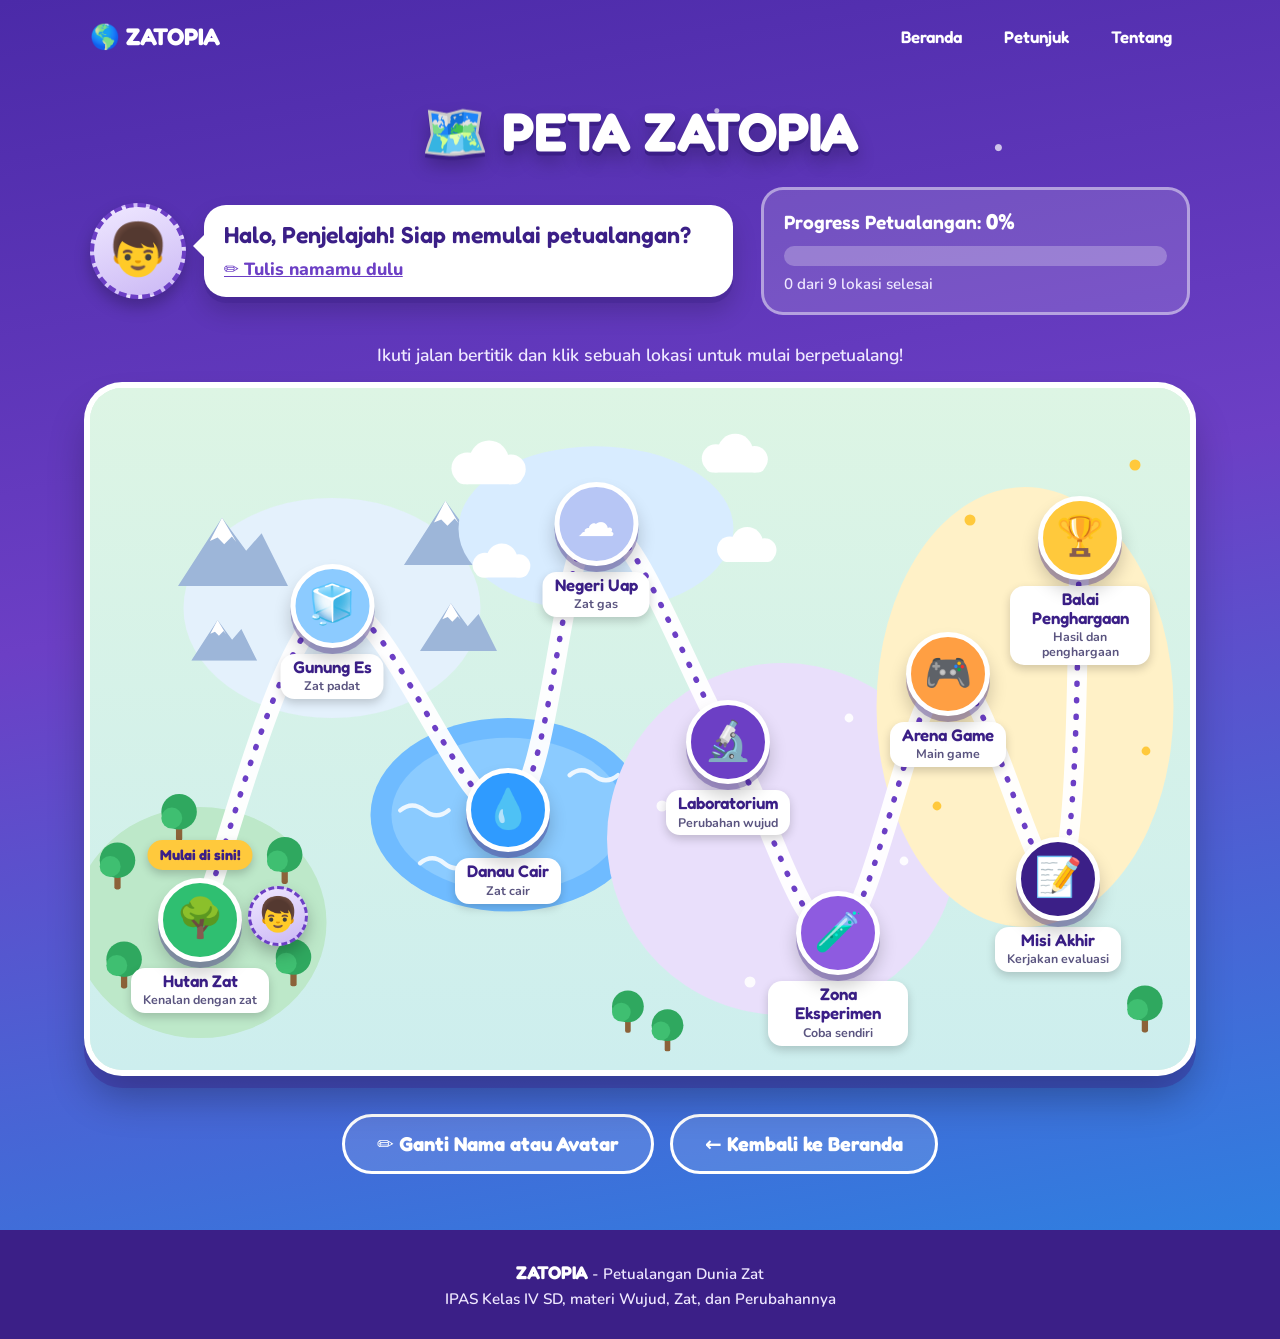
==== pages/peta.html @ 4a60c398 "Initial commit" ====
<!doctype html>
<html lang="id">
  <head>
    <meta charset="UTF-8" />
    <meta name="viewport" content="width=device-width, initial-scale=1" />
    <title>Peta ZATOPIA - Petualangan Dunia Zat</title>
    <meta
      name="description"
      content="Peta ZATOPIA: pilih lokasi petualanganmu, dari Hutan Zat sampai Balai Penghargaan."
    />

    <link
      rel="icon"
      href="data:image/svg+xml,<svg xmlns='http://www.w3.org/2000/svg' viewBox='0 0 100 100'><text y='.9em' font-size='90'>🌎</text></svg>"
    />

    <link rel="preconnect" href="https://fonts.googleapis.com" />
    <link rel="preconnect" href="https://fonts.gstatic.com" crossorigin />
    <link
      href="https://fonts.googleapis.com/css2?family=Fredoka:wght@500;600;700&family=Nunito:wght@600;700;800&display=swap"
      rel="stylesheet"
    />

    <!-- CSS umum ZATOPIA -->
    <link rel="stylesheet" href="../css/style.css" />
    <!-- CSS khusus halaman Peta -->
    <link rel="stylesheet" href="../css/peta.css" />
  </head>
  <body>
    <!-- Gambar kecil yang dipakai ulang di peta (pohon, gunung, awan). Tidak tampil sendiri. -->
    <svg
      width="0"
      height="0"
      style="position: absolute"
      aria-hidden="true"
      focusable="false"
    >
      <defs>
        <symbol id="s-pohon" viewBox="0 0 40 50">
          <rect x="17" y="32" width="6" height="16" rx="2" fill="#8C6239" />
          <circle cx="20" cy="20" r="17" fill="#2FA85F" />
          <circle cx="13" cy="26" r="10" fill="#3FBF71" />
        </symbol>
        <symbol id="s-gunung" viewBox="0 0 100 70">
          <polygon points="0,70 40,8 62,38 76,22 100,70" fill="#9DB6D9" />
          <polygon points="40,8 29,29 36,26 42,32 49,25 53,30" fill="#ffffff" />
        </symbol>
        <symbol id="s-awan" viewBox="0 0 100 50">
          <g fill="#ffffff">
            <circle cx="30" cy="30" r="16" />
            <circle cx="52" cy="22" r="20" />
            <circle cx="74" cy="31" r="15" />
            <rect x="18" y="30" width="68" height="16" rx="8" />
          </g>
        </symbol>
      </defs>
    </svg>

    <!-- ==================== NAVIGASI (sama dengan halaman lain) ==================== -->
    <header class="navbar">
      <a
        class="navbar-logo"
        href="../index.html"
        aria-label="ZATOPIA, kembali ke Beranda"
        >🌎 ZATOPIA</a
      >

      <nav aria-label="Menu utama">
        <ul class="navbar-menu">
          <li><a href="../index.html">Beranda</a></li>
          <li><a href="../index.html#petunjuk">Petunjuk</a></li>
          <!-- HAPUS data-placeholder setelah pages/tentang.html dibuat -->
          <li>
            <a href="tentang.html" data-placeholder="Tentang ZATOPIA"
              >Tentang</a
            >
          </li>
        </ul>
      </nav>
    </header>

    <main>
      <section class="hero hero-peta">
        <!-- data-avatar diisi oleh js/peta.js ("zaki" atau "zara") -->
        <div class="peta-isi" id="peta-isi" data-avatar="zaki">
          <h1 class="judul-peta">🗺️ PETA ZATOPIA</h1>

          <!-- Sapaan + progress -->
          <div class="peta-atas">
            <div class="sapaan-peta">
              <!-- Avatar siswa (gambar: assets/images/karakter/zaki.png / zara.png) -->
              <div class="sapaan-avatar" data-karakter>
                <img id="avatar-sapaan" alt="" />
                <span
                  class="emoji-karakter"
                  id="emoji-sapaan"
                  aria-hidden="true"
                  >👦</span
                >
              </div>
              <div class="sapaan-bubble">
                <p class="sapaan-teks" id="sapaan-teks">
                  Halo, Penjelajah! Siap melanjutkan petualangan?
                </p>
                <a
                  class="tautan-isi-nama"
                  id="tautan-isi-nama"
                  href="identitas.html"
                  hidden
                  >✏️ Tulis namamu dulu</a
                >
              </div>
            </div>

            <div class="progress-peta">
              <p class="progress-teks" id="progress-teks">
                Progress Petualangan: <strong id="progress-angka">0%</strong>
              </p>
              <div
                class="progress-bar"
                id="progress-bar"
                role="progressbar"
                aria-labelledby="progress-teks"
                aria-valuemin="0"
                aria-valuemax="100"
                aria-valuenow="0"
              >
                <div class="progress-isi" id="progress-isi"></div>
              </div>
              <p class="progress-info" id="progress-info">
                0 dari 9 lokasi selesai
              </p>
            </div>
          </div>

          <p class="petunjuk-peta">
            Ikuti jalan bertitik dan klik sebuah lokasi untuk mulai
            berpetualang!
          </p>

          <!-- ==================== PETA ==================== -->
          <div class="peta-bingkai" id="peta">
            <!-- Latar peta (gambar). Ada dua versi: lebar (laptop/tablet) dan tegak (HP). -->
            <div class="peta-latar" aria-hidden="true">
              <!-- VERSI LEBAR -->
              <svg
                class="peta-svg peta-svg-lebar"
                viewBox="0 0 1000 620"
                preserveAspectRatio="none"
                xmlns="http://www.w3.org/2000/svg"
                focusable="false"
              >
                <defs>
                  <linearGradient id="tanah-lebar" x1="0" y1="0" x2="0" y2="1">
                    <stop offset="0" stop-color="#DDF5E4" />
                    <stop offset="1" stop-color="#CDEEEE" />
                  </linearGradient>
                </defs>
                <rect width="1000" height="620" fill="url(#tanah-lebar)" />

                <!-- Hutan Zat -->
                <ellipse cx="100" cy="486" rx="115" ry="105" fill="#BDE8C9" />
                <use href="#s-pohon" x="6" y="410" width="38" height="48" />
                <use href="#s-pohon" x="12" y="500" width="38" height="48" />
                <use href="#s-pohon" x="158" y="405" width="38" height="48" />
                <use href="#s-pohon" x="166" y="498" width="38" height="48" />
                <use href="#s-pohon" x="62" y="366" width="38" height="48" />

                <!-- Gunung Es -->
                <ellipse cx="220" cy="200" rx="135" ry="100" fill="#E4F1FC" />
                <use href="#s-gunung" x="80" y="110" width="100" height="70" />
                <use href="#s-gunung" x="285" y="95" width="95" height="66" />
                <use href="#s-gunung" x="300" y="190" width="70" height="49" />
                <use href="#s-gunung" x="92" y="206" width="60" height="42" />

                <!-- Danau Cair -->
                <ellipse cx="380" cy="388" rx="125" ry="88" fill="#6FBBFF" />
                <ellipse cx="380" cy="388" rx="106" ry="70" fill="#8BCBFF" />
                <g
                  fill="none"
                  stroke="#ffffff"
                  stroke-width="4"
                  stroke-linecap="round"
                  opacity="0.85"
                >
                  <path d="M282 384 q11 -9 22 0 t22 0" />
                  <path d="M436 352 q11 -9 22 0 t22 0" />
                  <path d="M300 432 q11 -9 22 0 t22 0" />
                </g>

                <!-- Negeri Uap -->
                <ellipse cx="460" cy="128" rx="125" ry="75" fill="#D8ECFF" />
                <use href="#s-awan" x="316" y="46" width="90" height="45" />
                <use href="#s-awan" x="545" y="40" width="80" height="40" />
                <use href="#s-awan" x="560" y="125" width="72" height="36" />
                <use href="#s-awan" x="338" y="140" width="70" height="35" />

                <!-- Pusat sains (Laboratorium & Zona Eksperimen) -->
                <ellipse cx="630" cy="410" rx="160" ry="160" fill="#E9DFFB" />
                <g fill="#ffffff" opacity="0.9">
                  <circle cx="520" cy="380" r="5" />
                  <circle cx="740" cy="430" r="4" />
                  <circle cx="600" cy="540" r="5" />
                  <circle cx="690" cy="300" r="4" />
                </g>

                <!-- Petualangan seru (Game, Misi Akhir, Balai Penghargaan) -->
                <ellipse cx="850" cy="290" rx="135" ry="200" fill="#FFF1C7" />
                <g fill="#FFC93C">
                  <circle cx="800" cy="120" r="5" />
                  <circle cx="960" cy="330" r="4" />
                  <circle cx="770" cy="380" r="4" />
                  <circle cx="950" cy="70" r="5" />
                </g>

                <!-- Pohon pelengkap -->
                <use href="#s-pohon" x="472" y="545" width="34" height="43" />
                <use href="#s-pohon" x="508" y="562" width="34" height="43" />
                <use href="#s-pohon" x="940" y="540" width="38" height="48" />

                <!-- Jalur perjalanan: jalan putih + titik ungu -->
                <path
                  d="M100 484 C120 436 173 215 220 198 C267 182 340 397 380 384 C420 372 427 134 460 124 C493 114 543 260 580 322 C617 384 647 506 680 496 C713 486 747 269 780 260 C813 252 860 467 880 446 C900 426 897 188 900 136"
                  fill="none"
                  stroke="#ffffff"
                  stroke-width="18"
                  stroke-linecap="round"
                  stroke-linejoin="round"
                  opacity="0.95"
                />
                <path
                  d="M100 484 C120 436 173 215 220 198 C267 182 340 397 380 384 C420 372 427 134 460 124 C493 114 543 260 580 322 C617 384 647 506 680 496 C713 486 747 269 780 260 C813 252 860 467 880 446 C900 426 897 188 900 136"
                  fill="none"
                  stroke="#6C3FC5"
                  stroke-width="5"
                  stroke-linecap="round"
                  stroke-dasharray="1 14"
                />
              </svg>

              <!-- VERSI TEGAK (HP) -->
              <svg
                class="peta-svg peta-svg-tegak"
                viewBox="0 0 400 1100"
                preserveAspectRatio="none"
                xmlns="http://www.w3.org/2000/svg"
                focusable="false"
              >
                <defs>
                  <linearGradient id="tanah-tegak" x1="0" y1="0" x2="0" y2="1">
                    <stop offset="0" stop-color="#DDF5E4" />
                    <stop offset="1" stop-color="#CDEEEE" />
                  </linearGradient>
                </defs>
                <rect width="400" height="1100" fill="url(#tanah-tegak)" />

                <!-- Hutan Zat -->
                <ellipse cx="110" cy="95" rx="125" ry="80" fill="#BDE8C9" />
                <use href="#s-pohon" x="8" y="36" width="34" height="43" />
                <use href="#s-pohon" x="14" y="112" width="34" height="43" />
                <use href="#s-pohon" x="184" y="48" width="34" height="43" />
                <use href="#s-pohon" x="196" y="112" width="34" height="43" />

                <!-- Gunung Es -->
                <ellipse cx="290" cy="205" rx="118" ry="78" fill="#E4F1FC" />
                <use href="#s-gunung" x="332" y="132" width="58" height="41" />
                <use href="#s-gunung" x="204" y="214" width="62" height="44" />

                <!-- Danau Cair -->
                <ellipse cx="108" cy="318" rx="100" ry="62" fill="#6FBBFF" />
                <ellipse cx="108" cy="318" rx="84" ry="48" fill="#8BCBFF" />
                <g
                  fill="none"
                  stroke="#ffffff"
                  stroke-width="4"
                  stroke-linecap="round"
                  opacity="0.85"
                >
                  <path d="M34 316 q10 -8 20 0 t20 0" />
                  <path d="M150 336 q10 -8 20 0 t20 0" />
                </g>

                <!-- Negeri Uap -->
                <ellipse cx="292" cy="430" rx="108" ry="66" fill="#D8ECFF" />
                <use href="#s-awan" x="196" y="372" width="62" height="31" />
                <use href="#s-awan" x="338" y="384" width="54" height="27" />
                <use href="#s-awan" x="330" y="470" width="56" height="28" />
                <use href="#s-awan" x="196" y="456" width="50" height="25" />

                <!-- Pusat sains -->
                <ellipse cx="200" cy="596" rx="190" ry="122" fill="#E9DFFB" />
                <g fill="#ffffff" opacity="0.9">
                  <circle cx="40" cy="600" r="4" />
                  <circle cx="360" cy="560" r="4" />
                  <circle cx="190" cy="700" r="4" />
                  <circle cx="230" cy="520" r="4" />
                </g>

                <!-- Petualangan seru -->
                <ellipse cx="200" cy="885" rx="190" ry="170" fill="#FFF1C7" />
                <g fill="#FFC93C">
                  <circle cx="30" cy="820" r="4" />
                  <circle cx="370" cy="960" r="4" />
                  <circle cx="210" cy="800" r="4" />
                  <circle cx="220" cy="1040" r="4" />
                </g>

                <!-- Pohon pelengkap -->
                <use href="#s-pohon" x="340" y="770" width="34" height="43" />
                <use href="#s-pohon" x="14" y="1030" width="34" height="43" />

                <!-- Jalur perjalanan -->
                <path
                  d="M108 88 C139 106 292 160 292 195 C292 231 108 267 108 302 C108 338 292 374 292 410 C292 446 108 481 108 517 C108 553 292 588 292 624 C292 660 108 696 108 732 C108 767 292 803 292 839 C292 874 139 928 108 946"
                  fill="none"
                  stroke="#ffffff"
                  stroke-width="16"
                  stroke-linecap="round"
                  stroke-linejoin="round"
                  opacity="0.95"
                />
                <path
                  d="M108 88 C139 106 292 160 292 195 C292 231 108 267 108 302 C108 338 292 374 292 410 C292 446 108 481 108 517 C108 553 292 588 292 624 C292 660 108 696 108 732 C108 767 292 803 292 839 C292 874 139 928 108 946"
                  fill="none"
                  stroke="#6C3FC5"
                  stroke-width="5"
                  stroke-linecap="round"
                  stroke-dasharray="1 14"
                />
              </svg>
            </div>

            <!--
            LOKASI PETA (9 lokasi, berurutan dari awal sampai akhir)
            - href       : nama file halaman tujuan (akan kita buat di halaman berikutnya)
            - data-id    : kode lokasi untuk progress (jangan diubah)
            - --x, --y   : posisi di layar laptop/tablet
            - --mx, --my : posisi di layar HP
            Link ke halaman yang belum ada aman: js/peta.js menampilkan pesan, bukan halaman error.
          -->

            <a
              class="lokasi lokasi-hutan"
              href="hutan-zat.html"
              data-id="hutan-zat"
              data-nama="Hutan Zat"
              style="--x: 10%; --y: 78%; --mx: 27%; --my: 8%"
            >
              <span class="lokasi-ikon"
                ><span aria-hidden="true">🌳</span
                ><span class="lokasi-selesai" aria-hidden="true">✓</span></span
              >
              <span class="lokasi-label"
                >Hutan Zat<small>Kenalan dengan zat</small></span
              >
            </a>

            <a
              class="lokasi lokasi-gunung"
              href="dunia-padat.html"
              data-id="gunung-es"
              data-nama="Gunung Es"
              style="--x: 22%; --y: 32%; --mx: 73%; --my: 17.75%"
            >
              <span class="lokasi-ikon"
                ><span aria-hidden="true">🧊</span
                ><span class="lokasi-selesai" aria-hidden="true">✓</span></span
              >
              <span class="lokasi-label"
                >Gunung Es<small>Zat padat</small></span
              >
            </a>

            <a
              class="lokasi lokasi-danau"
              href="dunia-cair.html"
              data-id="danau-cair"
              data-nama="Danau Cair"
              style="--x: 38%; --y: 62%; --mx: 27%; --my: 27.5%"
            >
              <span class="lokasi-ikon"
                ><span aria-hidden="true">💧</span
                ><span class="lokasi-selesai" aria-hidden="true">✓</span></span
              >
              <span class="lokasi-label"
                >Danau Cair<small>Zat cair</small></span
              >
            </a>

            <a
              class="lokasi lokasi-uap"
              href="dunia-gas.html"
              data-id="negeri-uap"
              data-nama="Negeri Uap"
              style="--x: 46%; --y: 20%; --mx: 73%; --my: 37.25%"
            >
              <span class="lokasi-ikon"
                ><span aria-hidden="true">☁️</span
                ><span class="lokasi-selesai" aria-hidden="true">✓</span></span
              >
              <span class="lokasi-label">Negeri Uap<small>Zat gas</small></span>
            </a>

            <a
              class="lokasi lokasi-lab"
              href="laboratorium.html"
              data-id="laboratorium"
              data-nama="Laboratorium"
              style="--x: 58%; --y: 52%; --mx: 27%; --my: 47%"
            >
              <span class="lokasi-ikon"
                ><span aria-hidden="true">🔬</span
                ><span class="lokasi-selesai" aria-hidden="true">✓</span></span
              >
              <span class="lokasi-label"
                >Laboratorium<small>Perubahan wujud</small></span
              >
            </a>

            <a
              class="lokasi lokasi-eksperimen"
              href="eksperimen.html"
              data-id="zona-eksperimen"
              data-nama="Zona Eksperimen"
              style="--x: 68%; --y: 80%; --mx: 73%; --my: 56.75%"
            >
              <span class="lokasi-ikon"
                ><span aria-hidden="true">🧪</span
                ><span class="lokasi-selesai" aria-hidden="true">✓</span></span
              >
              <span class="lokasi-label"
                >Zona Eksperimen<small>Coba sendiri</small></span
              >
            </a>

            <a
              class="lokasi lokasi-game"
              href="game.html"
              data-id="arena-game"
              data-nama="Arena Game"
              style="--x: 78%; --y: 42%; --mx: 27%; --my: 66.5%"
            >
              <span class="lokasi-ikon"
                ><span aria-hidden="true">🎮</span
                ><span class="lokasi-selesai" aria-hidden="true">✓</span></span
              >
              <span class="lokasi-label"
                >Arena Game<small>Main game</small></span
              >
            </a>

            <a
              class="lokasi lokasi-misi"
              href="evaluasi.html"
              data-id="misi-akhir"
              data-nama="Misi Akhir"
              style="--x: 88%; --y: 72%; --mx: 73%; --my: 76.25%"
            >
              <span class="lokasi-ikon"
                ><span aria-hidden="true">📝</span
                ><span class="lokasi-selesai" aria-hidden="true">✓</span></span
              >
              <span class="lokasi-label"
                >Misi Akhir<small>Kerjakan evaluasi</small></span
              >
            </a>

            <a
              class="lokasi lokasi-balai"
              href="hasil.html"
              data-id="balai-penghargaan"
              data-nama="Balai Penghargaan"
              style="--x: 90%; --y: 22%; --mx: 27%; --my: 86%"
            >
              <span class="lokasi-ikon"
                ><span aria-hidden="true">🏆</span
                ><span class="lokasi-selesai" aria-hidden="true">✓</span></span
              >
              <span class="lokasi-label"
                >Balai Penghargaan<small>Hasil dan penghargaan</small></span
              >
            </a>

            <!-- Penanda posisi siswa di peta. Dipindahkan oleh js/peta.js ke lokasi berikutnya. -->
            <span
              class="pion"
              id="pion"
              data-karakter
              aria-hidden="true"
              hidden
            >
              <img id="avatar-pion" alt="" />
              <span class="emoji-karakter" id="emoji-pion">👦</span>
            </span>
          </div>

          <!-- Tombol di bawah peta -->
          <div class="aksi-bawah aksi-peta">
            <a class="tombol tombol-kedua" href="identitas.html"
              >✏️ Ganti Nama atau Avatar</a
            >
            <a class="tombol tombol-kedua" href="../index.html"
              >← Kembali ke Beranda</a
            >
          </div>
        </div>
      </section>
    </main>

    <!-- ==================== FOOTER ==================== -->
    <footer class="footer">
      <p><strong>ZATOPIA</strong> - Petualangan Dunia Zat</p>
      <p>IPAS Kelas IV SD, materi Wujud, Zat, dan Perubahannya</p>
    </footer>

    <!-- Pesan singkat untuk lokasi/halaman yang belum dibuat -->
    <div id="toast" class="toast" role="status" aria-live="polite"></div>

    <!-- JavaScript (urutan penting: main.js dan storage.js dulu, peta.js terakhir) -->
    <script src="../js/main.js"></script>
    <script src="../js/storage.js"></script>
    <script src="../js/peta.js"></script>
  </body>
</html>
---- css/style.css ----
/* =====================================================
   ZATOPIA - Petualangan Dunia Zat
   File: css/style.css
   Dipakai oleh SEMUA halaman. Ubah warna di bagian :root
   agar berubah di seluruh website.
   ===================================================== */

/* ---------- 1. VARIABEL (warna, font, ukuran) ---------- */
:root {
  /* Ungu = identitas ZATOPIA */
  --ungu: #6c3fc5;
  --ungu-tua: #3b1f87;
  --ungu-muda: #efe8ff;

  /* Biru = air / cair */
  --biru: #2f9bff;
  --biru-muda: #ddf0ff;

  /* Hijau = eksplorasi */
  --hijau: #2fbf71;

  /* Kuning = energi / panas */
  --kuning: #ffc93c;
  --kuning-tua: #e0a100;

  /* Putih = area konten */
  --putih: #ffffff;
  --teks: #2b2350;
  --teks-lembut: #5b5580;

  /* Font: Fredoka untuk judul, Nunito untuk isi. Ada font cadangan bila offline */
  --font-judul: "Fredoka", "Trebuchet MS", "Segoe UI", system-ui, sans-serif;
  --font-isi: "Nunito", "Segoe UI", system-ui, sans-serif;

  --radius: 24px;
}

/* ---------- 2. RESET & DASAR ---------- */
*,
*::before,
*::after {
  box-sizing: border-box;
}

html {
  scroll-behavior: smooth;
}

body {
  margin: 0;
  font-family: var(--font-isi);
  font-weight: 600;
  font-size: 1.1rem;
  line-height: 1.6;
  color: var(--teks);
  background: var(--putih);
}

h1,
h2,
h3 {
  font-family: var(--font-judul);
  line-height: 1.15;
  margin: 0;
}

p {
  margin: 0;
}

ul,
ol {
  margin: 0;
  padding: 0;
  list-style: none;
}

/* Fokus keyboard yang jelas */
a:focus-visible {
  outline: 4px solid var(--kuning);
  outline-offset: 3px;
}

/* ---------- 3. TOMBOL (dipakai semua halaman) ---------- */
.tombol {
  display: inline-flex;
  align-items: center;
  justify-content: center;
  gap: 10px;
  min-height: 60px;
  padding: 0 32px;
  border: 0; /* agar class ini rapi juga di elemen <button> */
  border-radius: 999px;
  font-family: var(--font-judul);
  font-weight: 700;
  font-size: 1.25rem;
  text-decoration: none;
  text-align: center;
  cursor: pointer;
  transition:
    transform 0.15s ease,
    box-shadow 0.15s ease,
    background 0.15s ease,
    color 0.15s ease;
}

/* Tombol utama: kuning, timbul seperti tombol game */
.tombol-utama {
  background: var(--kuning);
  color: var(--ungu-tua);
  box-shadow:
    0 6px 0 var(--kuning-tua),
    0 14px 22px rgba(0, 0, 0, 0.22);
}
.tombol-utama:hover {
  transform: translateY(-3px);
  box-shadow:
    0 9px 0 var(--kuning-tua),
    0 18px 26px rgba(0, 0, 0, 0.25);
}
.tombol-utama:active {
  transform: translateY(4px);
  box-shadow:
    0 2px 0 var(--kuning-tua),
    0 6px 10px rgba(0, 0, 0, 0.2);
}

/* Tombol kedua: garis putih, transparan */
.tombol-kedua {
  color: var(--putih);
  background: rgba(255, 255, 255, 0.12);
  border: 3px solid var(--putih);
}
.tombol-kedua:hover {
  transform: translateY(-3px);
  background: var(--putih);
  color: var(--ungu);
}
.tombol-kedua:active {
  transform: translateY(2px);
}

/* ---------- 4. NAVIGASI ---------- */
.navbar {
  position: absolute;
  top: 0;
  left: 0;
  right: 0;
  z-index: 10;
  display: flex;
  align-items: center;
  justify-content: space-between;
  flex-wrap: wrap;
  gap: 8px 16px;
  max-width: 1140px;
  margin: 0 auto;
  padding: 16px 20px;
}

.navbar-logo {
  font-family: var(--font-judul);
  font-weight: 700;
  font-size: 1.5rem;
  color: var(--putih);
  text-decoration: none;
}

.navbar-menu {
  display: flex;
  gap: 6px;
}

.navbar-menu a {
  display: inline-block;
  padding: 8px 18px;
  border-radius: 999px;
  color: var(--putih);
  font-family: var(--font-judul);
  font-weight: 600;
  font-size: 1.05rem;
  text-decoration: none;
  transition:
    background 0.15s ease,
    color 0.15s ease;
}
.navbar-menu a:hover {
  background: rgba(255, 255, 255, 0.22);
}
/* Menu halaman yang sedang dibuka */
.navbar-menu a.aktif {
  background: var(--putih);
  color: var(--ungu);
}

/* ---------- 5. HERO (bagian pembuka) ---------- */
.hero {
  position: relative;
  overflow: hidden;
  padding: 110px 20px 100px;
  color: var(--putih);
  /* Bintang kecil + langit ungu ke biru */
  background:
    radial-gradient(
      circle at 12% 22%,
      rgba(255, 255, 255, 0.85) 0 2px,
      transparent 3px
    ),
    radial-gradient(
      circle at 78% 12%,
      rgba(255, 255, 255, 0.7) 0 3px,
      transparent 4px
    ),
    radial-gradient(
      circle at 92% 62%,
      rgba(255, 255, 255, 0.7) 0 2px,
      transparent 3px
    ),
    radial-gradient(
      circle at 32% 82%,
      rgba(255, 255, 255, 0.6) 0 2px,
      transparent 3px
    ),
    radial-gradient(
      circle at 56% 9%,
      rgba(255, 255, 255, 0.6) 0 2px,
      transparent 3px
    ),
    linear-gradient(170deg, #4b2aa8 0%, var(--ungu) 45%, #2f7fe0 100%);
}

.hero-isi {
  display: grid;
  grid-template-columns: 1fr;
  gap: 40px;
  align-items: center;
  max-width: 1140px;
  margin: 0 auto;
}

/* Logo besar bergaya kartun (bayangan tebal ungu tua) */
.logo-besar {
  font-size: clamp(2.8rem, 9vw, 5rem);
  font-weight: 700;
  letter-spacing: 0.02em;
  color: var(--putih);
  text-shadow:
    0 5px 0 var(--ungu-tua),
    0 12px 20px rgba(0, 0, 0, 0.25);
}

.subjudul {
  display: inline-block;
  margin-top: 14px;
  padding: 6px 18px;
  border-radius: 999px;
  background: var(--kuning);
  color: var(--ungu-tua);
  font-family: var(--font-judul);
  font-weight: 600;
  font-size: 1rem;
  letter-spacing: 0.08em;
}

.salam {
  margin-top: 28px;
  font-size: clamp(1.7rem, 4.5vw, 2.4rem);
  font-weight: 600;
}

.pengantar {
  margin-top: 12px;
  max-width: 34ch;
  font-size: 1.25rem;
  color: var(--ungu-muda);
}

.tombol-grup {
  display: flex;
  flex-wrap: wrap;
  gap: 18px;
  margin-top: 32px;
}

/* Gelombang di bawah hero */
.gelombang {
  position: absolute;
  left: 0;
  bottom: -1px;
  width: 100%;
  height: 60px;
  display: block;
}

/* ---------- 6. ILUSTRASI DUNIA ZATOPIA ---------- */
.ilustrasi {
  position: relative;
  width: 100%;
  max-width: 500px;
  aspect-ratio: 1 / 1;
  margin: 0 auto;
}

.dunia {
  width: 100%;
  height: 100%;
  display: block;
}

/* Kartu zat melayang */
.kartu-zat {
  position: absolute;
  display: flex;
  align-items: center;
  gap: 8px;
  padding: 8px 16px;
  border-radius: 18px;
  background: var(--putih);
  color: var(--teks);
  font-family: var(--font-judul);
  font-weight: 600;
  font-size: 1.15rem;
  border-bottom: 5px solid var(--biru);
  box-shadow: 0 8px 18px rgba(0, 0, 0, 0.2);
  animation: mengambang 4s ease-in-out infinite;
}
.kartu-zat span {
  font-size: 1.5rem;
}
.kartu-gas {
  top: 2%;
  right: 4%;
  border-bottom-color: #8fb1e6;
  animation-delay: 0s;
}
.kartu-padat {
  top: 26%;
  left: -2%;
  border-bottom-color: #b98555;
  animation-delay: -1.3s;
}
.kartu-cair {
  top: 40%;
  right: -2%;
  border-bottom-color: var(--biru);
  animation-delay: -2.6s;
}

/* Karakter Zaki & Zara */
.karakter {
  position: absolute;
  bottom: -4%;
  width: 25%;
  margin: 0;
  text-align: center;
  animation: mengambang 5s ease-in-out infinite;
}
.karakter-zaki {
  left: 2%;
}
.karakter-zara {
  right: 2%;
  animation-delay: -2.2s;
}

/* Gambar asli disembunyikan sampai file-nya ada (diatur oleh js/main.js) */
.karakter img {
  display: none;
  width: 100%;
  height: auto;
}
.karakter.ada-gambar img {
  display: block;
}
.karakter.ada-gambar .karakter-placeholder {
  display: none;
}

/* Placeholder: lingkaran dengan emoji, garis putus-putus menandakan sementara */
.karakter-placeholder {
  display: grid;
  place-items: center;
  width: 100%;
  aspect-ratio: 1 / 1;
  border-radius: 50%;
  background: linear-gradient(160deg, var(--ungu-muda), #cbb8f5);
  border: 4px dashed var(--ungu);
  box-shadow: 0 10px 20px rgba(0, 0, 0, 0.25);
}
.karakter-zara .karakter-placeholder {
  background: linear-gradient(160deg, var(--biru-muda), #a9d8ff);
  border-color: var(--biru);
}
.karakter-emoji {
  font-size: clamp(2.2rem, 9vw, 4rem);
  line-height: 1;
}

/* Label nama karakter */
.karakter figcaption {
  display: inline-block;
  margin-top: 6px;
  padding: 2px 14px;
  border-radius: 999px;
  background: var(--putih);
  color: var(--ungu-tua);
  font-family: var(--font-judul);
  font-weight: 700;
  font-size: 1rem;
  line-height: 1.3;
  box-shadow: 0 4px 10px rgba(0, 0, 0, 0.2);
}
.karakter figcaption small {
  display: block;
  font-family: var(--font-isi);
  font-weight: 600;
  font-size: 0.65rem;
  color: var(--teks-lembut);
}
/* Kalau gambar asli sudah ada, teks "gambar sementara" disembunyikan */
.karakter.ada-gambar figcaption small {
  display: none;
}

/* Animasi ringan: naik turun pelan */
@keyframes mengambang {
  0%,
  100% {
    transform: translateY(0);
  }
  50% {
    transform: translateY(-8px);
  }
}

/* ---------- 7. PETUNJUK ---------- */
.petunjuk {
  max-width: 1140px;
  margin: 0 auto;
  padding: 50px 20px 70px;
  text-align: center;
  scroll-margin-top: 10px;
}

.petunjuk h2 {
  font-size: clamp(1.8rem, 4.5vw, 2.4rem);
  color: var(--ungu);
}

.petunjuk-intro {
  margin-top: 10px;
  color: var(--teks-lembut);
}

.langkah-daftar {
  display: grid;
  grid-template-columns: repeat(auto-fit, minmax(230px, 1fr));
  gap: 22px;
  margin-top: 36px;
  text-align: left;
}

.langkah {
  padding: 26px 22px;
  border-radius: var(--radius);
  background: var(--putih);
  border: 3px solid var(--ungu-muda);
  box-shadow: 0 6px 0 var(--ungu-muda);
}

.nomor {
  display: grid;
  place-items: center;
  width: 46px;
  height: 46px;
  margin-bottom: 14px;
  border-radius: 50%;
  color: var(--putih);
  font-family: var(--font-judul);
  font-weight: 700;
  font-size: 1.4rem;
}
.langkah-1 .nomor {
  background: var(--ungu);
}
.langkah-2 .nomor {
  background: var(--hijau);
}
.langkah-3 .nomor {
  background: var(--biru);
}
.langkah-4 .nomor {
  background: var(--kuning-tua);
}

.langkah h3 {
  font-size: 1.3rem;
  color: var(--ungu-tua);
}
.langkah p {
  margin-top: 6px;
  color: var(--teks-lembut);
  font-size: 1.02rem;
}

.petunjuk-aksi {
  margin-top: 40px;
}
/* Di area putih, bayangan tombol dibuat lebih ringan */
.petunjuk-aksi .tombol-utama {
  box-shadow:
    0 6px 0 var(--kuning-tua),
    0 10px 16px rgba(60, 30, 130, 0.18);
}

/* ---------- 8. FOOTER ---------- */
.footer {
  padding: 28px 20px;
  background: var(--ungu-tua);
  color: var(--ungu-muda);
  text-align: center;
  font-size: 0.95rem;
}
.footer strong {
  font-family: var(--font-judul);
  font-size: 1.15rem;
  color: var(--putih);
}

/* ---------- 9. PESAN SINGKAT (toast) ---------- */
.toast {
  position: fixed;
  left: 50%;
  bottom: 24px;
  z-index: 50;
  max-width: calc(100% - 32px);
  padding: 14px 24px;
  border-radius: 16px;
  background: var(--ungu-tua);
  color: var(--putih);
  font-weight: 700;
  text-align: center;
  box-shadow: 0 10px 24px rgba(0, 0, 0, 0.3);
  opacity: 0;
  visibility: hidden;
  transform: translate(-50%, 12px);
  transition:
    opacity 0.25s ease,
    transform 0.25s ease,
    visibility 0.25s;
}
.toast.tampil {
  opacity: 1;
  visibility: visible;
  transform: translate(-50%, 0);
}

/* ---------- 10. RESPONSIVE ---------- */

/* Laptop & tablet landscape: teks di kiri, ilustrasi di kanan */
@media (min-width: 900px) {
  .hero {
    min-height: 92vh;
    display: flex;
    align-items: center;
  }
  .hero-isi {
    grid-template-columns: 1.05fr 0.95fr;
    width: 100%;
  }
}

/* Tablet & HP: teks di tengah */
@media (max-width: 899px) {
  .hero-teks {
    text-align: center;
  }
  .pengantar {
    margin-left: auto;
    margin-right: auto;
  }
  .tombol-grup {
    justify-content: center;
  }
}

/* HP */
@media (max-width: 560px) {
  .navbar {
    justify-content: center;
  }
  .navbar-menu a {
    padding: 6px 14px;
    font-size: 1rem;
  }
  .hero {
    padding-top: 130px;
  }
  .tombol {
    width: 100%;
    font-size: 1.15rem;
    padding: 0 20px;
  }
  .kartu-zat {
    font-size: 1rem;
    padding: 6px 12px;
  }
  .kartu-padat {
    left: 0;
    top: 24%;
  }
  .kartu-cair {
    right: 0;
    top: 38%;
  }
}

/* Hormati pengguna yang tidak nyaman dengan animasi */
@media (prefers-reduced-motion: reduce) {
  html {
    scroll-behavior: auto;
  }
  .kartu-zat,
  .karakter {
    animation: none;
  }
  .tombol,
  .toast {
    transition: none;
  }
}
---- css/peta.css ----
/* =====================================================
   ZATOPIA - Petualangan Dunia Zat
   File: css/peta.css
   Tampilan khusus Halaman 3 (Peta ZATOPIA).
   Warna, font, tombol, navigasi, dan footer memakai
   css/style.css (dimuat lebih dulu di peta.html).
   ===================================================== */

/* Elemen dengan atribut hidden harus benar-benar hilang */
[hidden] {
  display: none !important;
}

/* ---------- 1. LATAR HALAMAN ---------- */
/* Memakai latar .hero dari Beranda, disesuaikan untuk halaman peta */
.hero.hero-peta {
  min-height: 0;
  display: block;
  padding: 100px 20px 56px;
}

.peta-isi {
  max-width: 1100px;
  margin: 0 auto;
  /* Warna avatar: ungu untuk Zaki (berubah biru untuk Zara, lihat di bawah) */
  --avatar-terang: var(--ungu-muda);
  --avatar-gelap: #cbb8f5;
  --avatar-garis: var(--ungu);
}
.peta-isi[data-avatar="zara"] {
  --avatar-terang: var(--biru-muda);
  --avatar-gelap: #a9d8ff;
  --avatar-garis: var(--biru);
}

.judul-peta {
  text-align: center;
  font-size: clamp(2rem, 6.5vw, 3.4rem);
  font-weight: 700;
  color: var(--putih);
  text-shadow:
    0 4px 0 var(--ungu-tua),
    0 10px 18px rgba(0, 0, 0, 0.25);
}

/* ---------- 2. SAPAAN & PROGRESS ---------- */
.peta-atas {
  display: grid;
  grid-template-columns: 1fr;
  gap: 16px;
  margin-top: 24px;
}

.sapaan-peta {
  display: flex;
  align-items: center;
  gap: 18px;
}

/* Avatar siswa */
.sapaan-avatar,
.pion {
  display: grid;
  place-items: center;
  border-radius: 50%;
  background: linear-gradient(
    160deg,
    var(--avatar-terang),
    var(--avatar-gelap)
  );
  border: 4px dashed var(--avatar-garis);
  box-shadow: 0 8px 16px rgba(0, 0, 0, 0.25);
}
.sapaan-avatar {
  flex: none;
  width: clamp(72px, 12vw, 96px);
  aspect-ratio: 1 / 1;
  font-size: clamp(2.2rem, 6vw, 3.2rem);
  line-height: 1;
}

/* Gambar asli disembunyikan sampai file-nya ada (diatur oleh js/main.js) */
[data-karakter] img {
  display: none;
  width: 100%;
  height: 100%;
  object-fit: contain;
}
[data-karakter].ada-gambar img {
  display: block;
}
[data-karakter].ada-gambar .emoji-karakter {
  display: none;
}
/* Kalau gambar asli sudah ada, lingkaran placeholder tidak diperlukan */
[data-karakter].ada-gambar {
  background: none;
  border: 0;
  box-shadow: none;
}

/* Gelembung ucapan */
.sapaan-bubble {
  position: relative;
  flex: 1;
  padding: 14px 20px;
  border-radius: 22px;
  background: var(--putih);
  box-shadow:
    0 6px 0 rgba(59, 31, 135, 0.3),
    0 14px 24px rgba(0, 0, 0, 0.18);
}
.sapaan-bubble::before {
  content: "";
  position: absolute;
  left: -11px;
  top: 30px;
  border: 11px solid transparent;
  border-left: 0;
  border-right-color: var(--putih);
}
.sapaan-teks {
  font-family: var(--font-judul);
  font-weight: 600;
  font-size: clamp(1.15rem, 2.6vw, 1.45rem);
  line-height: 1.3;
  color: var(--ungu-tua);
  overflow-wrap: anywhere;
}
.tautan-isi-nama {
  display: inline-block;
  margin-top: 6px;
  color: var(--ungu);
  font-weight: 800;
}

/* Kotak progress */
.progress-peta {
  padding: 14px 20px 16px;
  border: 3px solid rgba(255, 255, 255, 0.45);
  border-radius: 22px;
  background: rgba(255, 255, 255, 0.14);
  color: var(--putih);
}
.progress-teks {
  font-family: var(--font-judul);
  font-weight: 600;
  font-size: 1.2rem;
}
.progress-teks strong {
  font-weight: 700;
  font-size: 1.35rem;
}
.progress-bar {
  height: 20px;
  margin-top: 8px;
  border-radius: 999px;
  background: rgba(255, 255, 255, 0.25);
  overflow: hidden;
}
.progress-isi {
  width: 0;
  height: 100%;
  border-radius: 999px;
  background: linear-gradient(90deg, var(--kuning), var(--hijau));
  transition: width 0.6s ease;
}
.progress-info {
  margin-top: 6px;
  font-size: 0.95rem;
  color: var(--ungu-muda);
}

.petunjuk-peta {
  margin: 26px 0 18px;
  text-align: center;
  font-size: 1.1rem;
  color: var(--ungu-muda);
}

/* ---------- 3. PETA ---------- */
.peta-bingkai {
  position: relative;
  width: 100%;
  aspect-ratio: 1000 / 620;
  border-radius: 32px;
  background: #d6f0df;
  /* Ukuran ikon lokasi: menyesuaikan lebar layar */
  --ukuran-ikon: clamp(56px, 7.4vw, 84px);
  /* Bingkai putih + bayangan (memakai box-shadow supaya ukuran peta tetap pas) */
  box-shadow:
    0 0 0 6px var(--putih),
    0 12px 0 6px rgba(59, 31, 135, 0.35),
    0 26px 40px rgba(0, 0, 0, 0.3);
}

.peta-latar {
  position: absolute;
  inset: 0;
  border-radius: inherit;
  overflow: hidden;
}
.peta-svg {
  position: absolute;
  inset: 0;
  width: 100%;
  height: 100%;
  display: block;
}
.peta-svg-tegak {
  display: none;
}

/* ---------- 4. LOKASI ---------- */
.lokasi {
  position: absolute;
  left: var(--x);
  top: var(--y);
  /* Titik tengah ikon tepat berada di koordinat lokasi */
  transform: translate(-50%, calc(var(--ukuran-ikon) / -2));
  display: flex;
  flex-direction: column;
  align-items: center;
  gap: 6px;
  width: max-content;
  max-width: 140px;
  color: inherit;
  text-decoration: none;
  -webkit-tap-highlight-color: transparent;
}

/* Warna tiap lokasi */
.lokasi-hutan {
  --warna-lokasi: #2fbf71;
}
.lokasi-gunung {
  --warna-lokasi: #8ccbff;
}
.lokasi-danau {
  --warna-lokasi: #2f9bff;
}
.lokasi-uap {
  --warna-lokasi: #b7c6f5;
}
.lokasi-lab {
  --warna-lokasi: #6c3fc5;
}
.lokasi-eksperimen {
  --warna-lokasi: #8e5be0;
}
.lokasi-game {
  --warna-lokasi: #ff9f43;
}
.lokasi-misi {
  --warna-lokasi: #3b1f87;
}
.lokasi-balai {
  --warna-lokasi: #ffc93c;
}

/* Ikon bulat */
.lokasi-ikon {
  position: relative;
  display: grid;
  place-items: center;
  width: var(--ukuran-ikon);
  height: var(--ukuran-ikon);
  border-radius: 50%;
  background: var(--warna-lokasi, var(--ungu));
  border: 5px solid var(--putih);
  box-shadow:
    0 6px 0 rgba(59, 31, 135, 0.35),
    0 12px 18px rgba(0, 0, 0, 0.2);
  font-size: calc(var(--ukuran-ikon) * 0.46);
  line-height: 1;
  transition:
    transform 0.15s ease,
    box-shadow 0.15s ease;
}

/* Label nama lokasi */
.lokasi-label {
  display: block;
  padding: 4px 12px 5px;
  border-radius: 14px;
  background: var(--putih);
  box-shadow: 0 4px 10px rgba(0, 0, 0, 0.18);
  text-align: center;
  font-family: var(--font-judul);
  font-weight: 600;
  font-size: clamp(0.85rem, 1.5vw, 1.05rem);
  line-height: 1.15;
  color: var(--ungu-tua);
  transition:
    background 0.15s ease,
    color 0.15s ease;
}
.lokasi-label small {
  display: block;
  margin-top: 2px;
  font-family: var(--font-isi);
  font-weight: 700;
  font-size: 0.74em;
  line-height: 1.2;
  color: var(--teks-lembut);
}

/* Hover: ikon naik dan membesar, label berubah ungu */
.lokasi:hover .lokasi-ikon {
  transform: translateY(-5px) scale(1.1);
  box-shadow:
    0 10px 0 rgba(59, 31, 135, 0.35),
    0 18px 24px rgba(0, 0, 0, 0.25);
}
.lokasi:hover .lokasi-label {
  background: var(--ungu);
  color: var(--putih);
}
.lokasi:hover .lokasi-label small {
  color: var(--ungu-muda);
}

/* Klik: ikon menekan ke bawah */
.lokasi:active .lokasi-ikon {
  transform: translateY(3px) scale(0.92);
  box-shadow: 0 2px 0 rgba(59, 31, 135, 0.35);
}

/* Fokus keyboard */
.lokasi:focus-visible {
  outline: none;
}
.lokasi:focus-visible .lokasi-ikon {
  outline: 4px solid var(--kuning);
  outline-offset: 4px;
}
.lokasi:focus-visible .lokasi-label {
  background: var(--ungu);
  color: var(--putih);
}

/* Tanda centang jika lokasi sudah selesai (kelas .selesai dipasang oleh peta.js) */
.lokasi-selesai {
  position: absolute;
  top: -8px;
  right: -8px;
  display: none;
  place-items: center;
  width: 28px;
  height: 28px;
  border-radius: 50%;
  background: var(--hijau);
  border: 3px solid var(--putih);
  color: var(--putih);
  font-family: var(--font-isi);
  font-size: 0.95rem;
  font-weight: 800;
  line-height: 1;
}
.lokasi.selesai .lokasi-selesai {
  display: grid;
}

/* Lokasi berikutnya: tanda kuning + ikon berdenyut pelan */
.lokasi.berikutnya::before {
  content: attr(data-tanda);
  position: absolute;
  bottom: 100%;
  left: 50%;
  margin-bottom: 8px;
  transform: translateX(-50%);
  padding: 3px 12px;
  border-radius: 999px;
  background: var(--kuning);
  color: var(--ungu-tua);
  font-family: var(--font-judul);
  font-weight: 700;
  font-size: 0.9rem;
  white-space: nowrap;
  box-shadow: 0 4px 10px rgba(0, 0, 0, 0.2);
}
.lokasi.berikutnya .lokasi-ikon {
  animation: denyut 2s ease-out infinite;
}
@keyframes denyut {
  0% {
    box-shadow:
      0 6px 0 rgba(59, 31, 135, 0.35),
      0 0 0 0 rgba(255, 201, 60, 0.9);
  }
  70% {
    box-shadow:
      0 6px 0 rgba(59, 31, 135, 0.35),
      0 0 0 20px rgba(255, 201, 60, 0);
  }
  100% {
    box-shadow:
      0 6px 0 rgba(59, 31, 135, 0.35),
      0 0 0 0 rgba(255, 201, 60, 0);
  }
}

/* Penanda posisi siswa (Zaki/Zara): berdiri di samping ikon lokasi */
.pion {
  position: absolute;
  top: calc(var(--ukuran-ikon) * 0.1);
  left: calc(50% + var(--ukuran-ikon) * 0.5 + 6px);
  width: calc(var(--ukuran-ikon) * 0.72);
  height: calc(var(--ukuran-ikon) * 0.72);
  font-size: calc(var(--ukuran-ikon) * 0.4);
  line-height: 1;
  border-width: 3px;
  pointer-events: none;
  z-index: 2;
  animation: mengambang 3s ease-in-out infinite;
}

/* ---------- 5. TOMBOL DI BAWAH ---------- */
.aksi-peta {
  display: flex;
  flex-wrap: wrap;
  justify-content: center;
  gap: 16px;
  margin-top: 44px;
}

/* ---------- 6. LAYAR KECIL ---------- */

/* Tablet & HP: kolom sapaan dan progress ditumpuk */
@media (min-width: 860px) {
  .peta-atas {
    grid-template-columns: 1.5fr 1fr;
    align-items: center;
    gap: 28px;
  }
}

/* HP: peta menjadi tegak (menurun ke bawah) */
@media (max-width: 759px) {
  .peta-bingkai {
    aspect-ratio: 400 / 1100;
    --ukuran-ikon: 64px;
  }
  .peta-svg-lebar {
    display: none;
  }
  .peta-svg-tegak {
    display: block;
  }
  .lokasi {
    left: var(--mx);
    top: var(--my);
  }
  .lokasi-label {
    font-size: 0.95rem;
  }
}

@media (max-width: 560px) {
  .hero.hero-peta {
    padding-top: 130px;
  }
  .sapaan-peta {
    gap: 14px;
  }
  .aksi-peta .tombol {
    max-width: 360px;
  }
}

/* Hormati pengguna yang tidak nyaman dengan animasi */
@media (prefers-reduced-motion: reduce) {
  .lokasi.berikutnya .lokasi-ikon,
  .pion {
    animation: none;
  }
  .lokasi-ikon,
  .lokasi-label,
  .progress-isi {
    transition: none;
  }
}
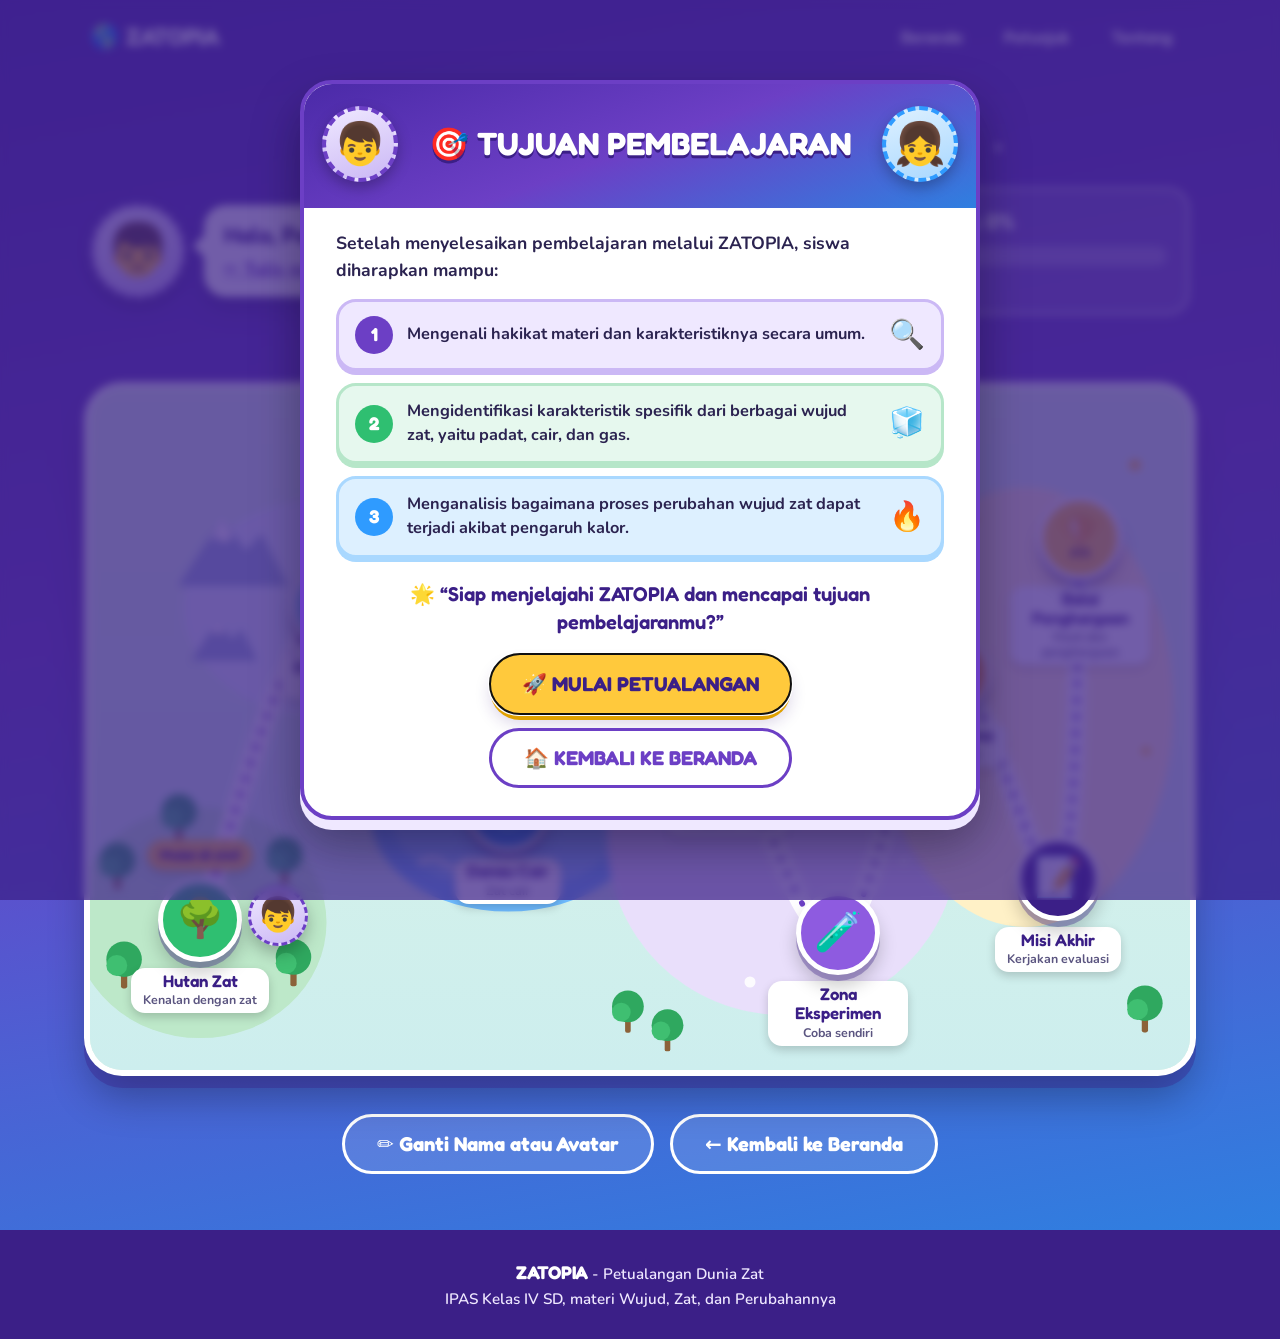
==== commit 356d987a: "penambahan tujuan pembelajaran" ====
--- a/pages/peta.html
+++ b/pages/peta.html
@@ -516,6 +516,82 @@
     <!-- Pesan singkat untuk lokasi/halaman yang belum dibuat -->
     <div id="toast" class="toast" role="status" aria-live="polite"></div>
 
+    <!-- ==================== POP-UP TUJUAN PEMBELAJARAN ==================== -->
+    <div class="tp-overlay" id="tp-overlay">
+      <div
+        class="tp-kotak"
+        role="dialog"
+        aria-modal="true"
+        aria-labelledby="tp-judul"
+        aria-describedby="tp-intro"
+      >
+        <div class="tp-kepala">
+          <div class="tp-avatar tp-avatar-zaki" data-karakter>
+            <img src="../assets/images/karakter/zaki.png" alt="Zaki" />
+            <span class="emoji-karakter" aria-hidden="true">👦</span>
+          </div>
+
+          <h2 class="tp-judul" id="tp-judul">🎯 TUJUAN PEMBELAJARAN</h2>
+
+          <div class="tp-avatar tp-avatar-zara" data-karakter>
+            <img src="../assets/images/karakter/zara.png" alt="Zara" />
+            <span class="emoji-karakter" aria-hidden="true">👧</span>
+          </div>
+        </div>
+
+        <div class="tp-isi">
+          <p class="tp-intro" id="tp-intro">
+            Setelah menyelesaikan pembelajaran melalui ZATOPIA, siswa diharapkan
+            mampu:
+          </p>
+
+          <ol class="tp-daftar">
+            <li class="tp-kartu tp-kartu-1">
+              <span class="tp-nomor">1</span>
+              <p class="tp-teks">
+                Mengenali hakikat materi dan karakteristiknya secara umum.
+              </p>
+              <span class="tp-ikon" aria-hidden="true">🔍</span>
+            </li>
+            <li class="tp-kartu tp-kartu-2">
+              <span class="tp-nomor">2</span>
+              <p class="tp-teks">
+                Mengidentifikasi karakteristik spesifik dari berbagai wujud zat,
+                yaitu padat, cair, dan gas.
+              </p>
+              <span class="tp-ikon" aria-hidden="true">🧊</span>
+            </li>
+            <li class="tp-kartu tp-kartu-3">
+              <span class="tp-nomor">3</span>
+              <p class="tp-teks">
+                Menganalisis bagaimana proses perubahan wujud zat dapat terjadi
+                akibat pengaruh kalor.
+              </p>
+              <span class="tp-ikon" aria-hidden="true">🔥</span>
+            </li>
+          </ol>
+
+          <p class="tp-ajakan">
+            🌟 &ldquo;Siap menjelajahi ZATOPIA dan mencapai tujuan
+            pembelajaranmu?&rdquo;
+          </p>
+
+          <div class="tp-aksi">
+            <button type="button" class="tombol tombol-utama" id="tp-mulai">
+              🚀 MULAI PETUALANGAN
+            </button>
+
+            <a
+              class="tombol tp-tombol-kembali"
+              id="tp-kembali"
+              href="../index.html"
+              >🏠 KEMBALI KE BERANDA</a
+            >
+          </div>
+        </div>
+      </div>
+    </div>
+
     <!-- JavaScript (urutan penting: main.js dan storage.js dulu, peta.js terakhir) -->
     <script src="../js/main.js"></script>
     <script src="../js/storage.js"></script>
--- a/css/style.css
+++ b/css/style.css
@@ -628,3 +628,289 @@
     transition: none;
   }
 }
+
+/* Pastikan pop-up benar-benar hilang saat hidden */
+.tp-overlay[hidden] {
+  display: none !important;
+}
+
+/* Gambar avatar asli (otomatis aktif saat file zaki.png / zara.png ada) */
+.tp-avatar img {
+  display: none;
+  width: 100%;
+  height: 100%;
+  object-fit: contain;
+}
+.tp-avatar.ada-gambar img {
+  display: block;
+}
+.tp-avatar.ada-gambar .emoji-karakter {
+  display: none;
+}
+.tp-avatar.ada-gambar {
+  background: none;
+  border: 0;
+  box-shadow: none;
+}
+
+/* Tombol kembali bergaris (tidak bergantung pada materi.css) */
+.tp-aksi .tp-tombol-kembali {
+  background: var(--putih);
+  color: var(--ungu);
+  border: 3px solid var(--ungu);
+}
+.tp-aksi .tp-tombol-kembali:hover {
+  transform: translateY(-3px);
+  background: var(--ungu-muda);
+}
+.tp-aksi .tp-tombol-kembali:active {
+  transform: translateY(2px);
+}
+
+/* =====================================================
+   POP-UP TUJUAN PEMBELAJARAN (blok utama)
+   ===================================================== */
+body.tp-terbuka {
+  overflow: hidden;
+}
+
+.tp-overlay {
+  position: fixed;
+  inset: 0;
+  z-index: 200;
+  display: flex;
+  align-items: center;
+  justify-content: center;
+  padding: 16px;
+  background: rgba(59, 31, 135, 0.72);
+  -webkit-backdrop-filter: blur(4px);
+  backdrop-filter: blur(4px);
+  animation: tp-overlay-masuk 0.3s ease;
+}
+.tp-overlay.menutup {
+  animation: tp-overlay-keluar 0.3s ease forwards;
+}
+
+.tp-kotak {
+  width: 100%;
+  max-width: 680px;
+  max-height: calc(100vh - 32px);
+  max-height: calc(100dvh - 32px);
+  overflow-y: auto;
+  border: 4px solid var(--ungu);
+  border-radius: 32px;
+  background: var(--putih);
+  box-shadow:
+    0 10px 0 var(--ungu-muda),
+    0 24px 48px rgba(0, 0, 0, 0.35);
+  animation: tp-kotak-masuk 0.5s cubic-bezier(0.34, 1.56, 0.64, 1);
+}
+.tp-overlay.menutup .tp-kotak {
+  animation: tp-kotak-keluar 0.3s ease forwards;
+}
+
+/* ---------- Kepala: judul + Zaki dan Zara ---------- */
+.tp-kepala {
+  display: flex;
+  align-items: center;
+  justify-content: center;
+  gap: 12px;
+  padding: 22px 18px 26px;
+  background: linear-gradient(
+    160deg,
+    #4b2aa8 0%,
+    var(--ungu) 50%,
+    #2f7fe0 100%
+  );
+  text-align: center;
+}
+.tp-judul {
+  flex: 1;
+  font-size: clamp(1.3rem, 4.6vw, 2rem);
+  color: var(--putih);
+  text-shadow: 0 3px 0 var(--ungu-tua);
+}
+.tp-avatar {
+  flex: none;
+  display: grid;
+  place-items: center;
+  width: clamp(52px, 12vw, 76px);
+  aspect-ratio: 1 / 1;
+  border-radius: 50%;
+  background: linear-gradient(160deg, var(--ungu-muda), #cbb8f5);
+  border: 4px dashed var(--ungu);
+  box-shadow: 0 6px 14px rgba(0, 0, 0, 0.25);
+  font-size: clamp(1.7rem, 6vw, 2.6rem);
+  line-height: 1;
+  animation: mengambang 4s ease-in-out infinite;
+}
+.tp-avatar-zara {
+  background: linear-gradient(160deg, var(--biru-muda), #a9d8ff);
+  border-color: var(--biru);
+  animation-delay: -2s;
+}
+
+/* ---------- Isi ---------- */
+.tp-isi {
+  padding: 22px clamp(16px, 4vw, 32px) 28px;
+}
+.tp-intro {
+  font-weight: 700;
+  line-height: 1.5;
+  color: var(--teks);
+}
+
+.tp-daftar {
+  display: flex;
+  flex-direction: column;
+  gap: 12px;
+  margin-top: 16px;
+}
+.tp-kartu {
+  --tp-warna: var(--ungu);
+  --tp-muda: var(--ungu-muda);
+  --tp-garis: #cbb8f5;
+  display: flex;
+  align-items: center;
+  gap: 14px;
+  padding: 14px 16px;
+  border: 3px solid var(--tp-garis);
+  border-radius: 20px;
+  background: var(--tp-muda);
+  box-shadow: 0 4px 0 var(--tp-garis);
+}
+.tp-kartu-2 {
+  --tp-warna: var(--hijau);
+  --tp-muda: #e6f8ee;
+  --tp-garis: #b6e6c9;
+}
+.tp-kartu-3 {
+  --tp-warna: var(--biru);
+  --tp-muda: var(--biru-muda);
+  --tp-garis: #a9d8ff;
+}
+.tp-nomor {
+  display: grid;
+  place-items: center;
+  flex: none;
+  width: 38px;
+  height: 38px;
+  border-radius: 50%;
+  background: var(--tp-warna);
+  color: var(--putih);
+  font-family: var(--font-judul);
+  font-weight: 700;
+  font-size: 1.15rem;
+}
+.tp-teks {
+  flex: 1;
+  font-weight: 700;
+  font-size: 1.02rem;
+  line-height: 1.45;
+  color: var(--teks);
+}
+.tp-ikon {
+  flex: none;
+  font-size: 1.8rem;
+  line-height: 1;
+}
+
+.tp-ajakan {
+  margin-top: 22px;
+  font-family: var(--font-judul);
+  font-weight: 600;
+  font-size: clamp(1.05rem, 3vw, 1.25rem);
+  line-height: 1.4;
+  text-align: center;
+  color: var(--ungu-tua);
+}
+
+.tp-aksi {
+  display: flex;
+  flex-wrap: wrap;
+  justify-content: center;
+  gap: 14px;
+  margin-top: 18px;
+}
+.tp-aksi .tombol-utama {
+  box-shadow:
+    0 6px 0 var(--kuning-tua),
+    0 10px 16px rgba(60, 30, 130, 0.18);
+}
+.tp-aksi .tombol-utama:hover {
+  box-shadow:
+    0 9px 0 var(--kuning-tua),
+    0 14px 20px rgba(60, 30, 130, 0.2);
+}
+.tp-aksi .tombol-utama:active {
+  box-shadow: 0 2px 0 var(--kuning-tua);
+}
+
+/* ---------- Animasi ---------- */
+@keyframes tp-overlay-masuk {
+  from {
+    opacity: 0;
+  }
+  to {
+    opacity: 1;
+  }
+}
+@keyframes tp-overlay-keluar {
+  from {
+    opacity: 1;
+  }
+  to {
+    opacity: 0;
+  }
+}
+@keyframes tp-kotak-masuk {
+  0% {
+    opacity: 0;
+    transform: translateY(40px) scale(0.85);
+  }
+  100% {
+    opacity: 1;
+    transform: translateY(0) scale(1);
+  }
+}
+@keyframes tp-kotak-keluar {
+  0% {
+    opacity: 1;
+    transform: translateY(0) scale(1);
+  }
+  100% {
+    opacity: 0;
+    transform: translateY(20px) scale(0.9);
+  }
+}
+
+/* ---------- Layar kecil ---------- */
+@media (max-width: 560px) {
+  .tp-overlay {
+    padding: 10px;
+  }
+  .tp-kotak {
+    border-radius: 26px;
+  }
+  .tp-kepala {
+    padding: 16px 12px 20px;
+    gap: 8px;
+  }
+  .tp-kartu {
+    padding: 12px;
+    gap: 10px;
+  }
+  .tp-ikon {
+    font-size: 1.4rem;
+  }
+}
+
+@media (prefers-reduced-motion: reduce) {
+  .tp-overlay,
+  .tp-overlay.menutup,
+  .tp-kotak,
+  .tp-overlay.menutup .tp-kotak,
+  .tp-avatar {
+    animation: none;
+  }
+}
